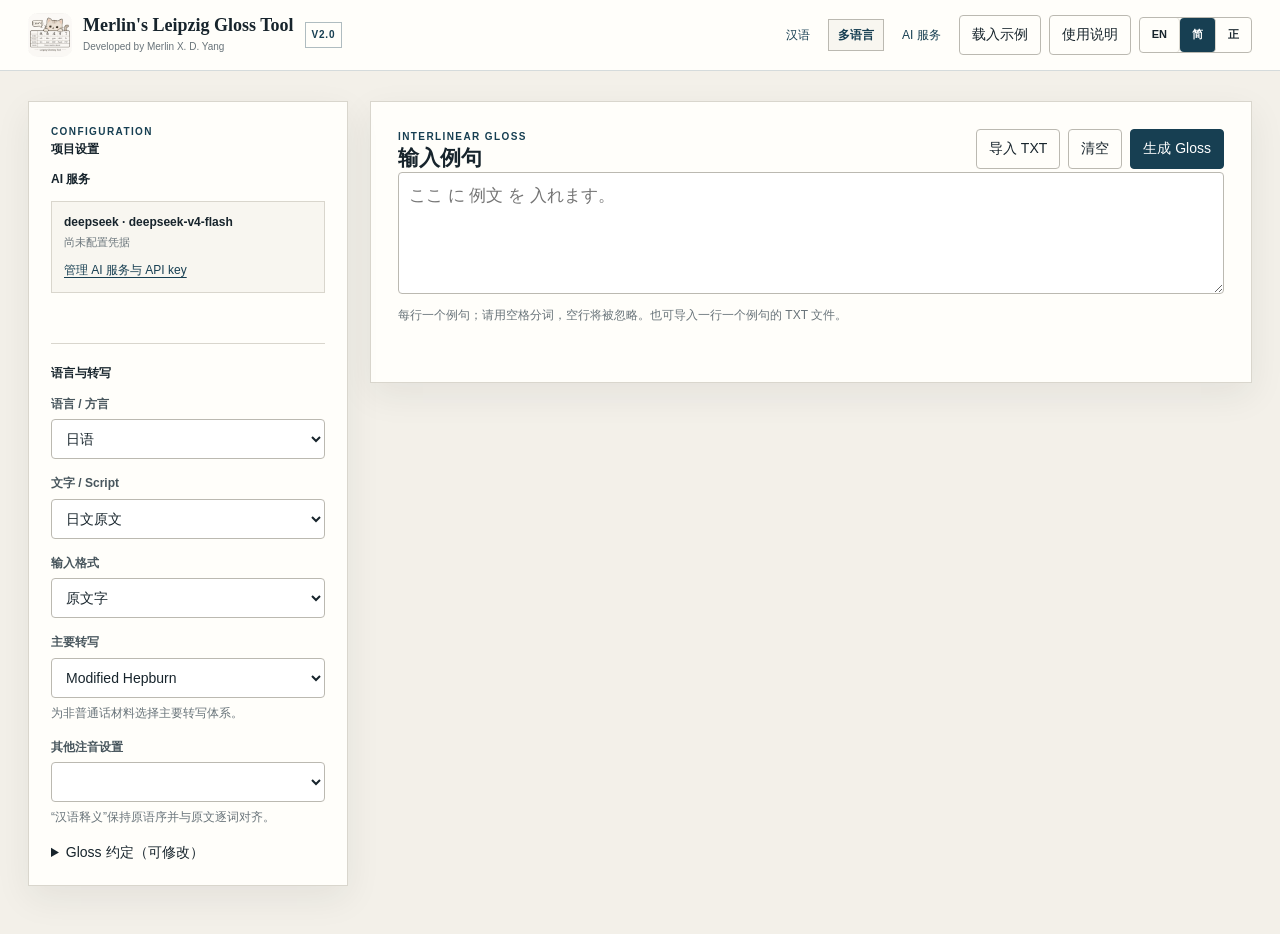
==== multilingual.html @ 46acd783 "feat: add shared AI center and multilingual workspace" ====
<!doctype html>
<html lang="zh-CN">
<head>
<meta charset="utf-8">
<meta name="viewport" content="width=device-width,initial-scale=1">
<link rel="icon" type="image/png" sizes="64x64" href="assets/favicon-64.png?build=20260815-1">
<title>Multilingual · Merlin's Leipzig Gloss Tool 2.0</title>
<link rel="stylesheet" href="v2.css?build=20260818-1">
<script src="typography.js?build=20260818-1"></script>
<script src="batch.js?build=20260818-1"></script>
<script src="interface-language.js?build=20260815-1"></script>
<script src="ai-service.js?build=20260818-1"></script>
</head>
<body data-workspace="multilingual">
<header class="topbar"><div class="topbar-inner">
  <div class="brand"><img src="assets/gloss-tool-icon-256.png?build=20260815-1" alt="" width="44" height="44"><div class="brand-text"><div class="brand-copy">Merlin's Leipzig Gloss Tool</div><div class="brand-author">Developed by Merlin X. D. Yang</div></div><span class="version">v2.0</span></div>
  <div class="top-actions"><nav class="nav-links" aria-label="工具页面"><a href="./">汉语</a><a href="multilingual.html" aria-current="page">多语言</a><a href="ai-services.html">AI 服务</a></nav><button id="btnDemo" type="button">载入示例</button><button id="btnHelp" type="button" data-i18n="help">使用说明</button><div class="language-switch" aria-label="界面语言"><button id="btnLangEn" type="button" data-lang="en">EN</button><button id="btnLangZh" type="button" data-lang="zh" class="active">简</button><button id="btnLangZhHant" type="button" data-lang="zh-Hant">正</button></div></div>
</div></header>

<div class="page workspace-page"><div class="workspace-shell">
  <aside class="panel sidebar">
    <div class="section-kicker">Configuration</div><h1 class="group-title" data-i18n="settings">项目设置</h1>
    <h2 class="group-title" data-i18n="aiSettings">AI 服务</h2>
    <div class="ai-summary"><strong id="aiServiceName">—</strong><span id="aiCredentialState">正在读取凭据状态…</span><a href="ai-services.html">管理 AI 服务与 API key</a></div>
    <div class="status" id="apiStatus" role="status" aria-live="polite"></div>
    <div class="divider"></div>
    <h2 class="group-title" data-i18n="lingSettings">语言与转写</h2>
    <div class="field"><label for="languagePreset" data-i18n="variety">语言</label><select id="languagePreset"><option value="japanese">日语</option><option value="german">德语</option><option value="french">法语</option><option value="spanish">西班牙语</option><option value="dutch">荷兰语</option><option value="sanskrit">梵语</option><option value="uyghur">维吾尔语</option><option value="mongolian">蒙古语</option><option value="tibetan">藏语</option></select></div>
    <div class="field"><label for="scriptVariant">文字 / Script</label><select id="scriptVariant"><option value="ja-Jpan">日文原文</option></select></div>
    <div class="field"><label for="inputFormat" data-i18n="inputFormat">输入格式</label><select id="inputFormat"><option value="hanzi">原文字</option><option value="romanized" data-i18n-opt="romanized">罗马字 / IPA</option></select></div>
    <div id="customLanguageWrap" class="hidden"><input id="customLanguage" type="text"></div>
    <div id="mandarinTranscriptionSettings" class="hidden"><input type="radio" name="pinyinMode" value="tone_marks" checked><select id="otherTranscriptionSystem"><option value=""></option></select></div>
    <div class="field" id="transcriptionWrap"><label for="transcriptionSystem" data-primary-line-label>主要转写</label><select id="transcriptionSystem"><option>Modified Hepburn</option></select><div class="hint" data-i18n="transcriptionHint">选择主要转写体系。</div></div>
    <div class="field" id="nonMandarinAnnotationWrap"><label for="nonMandarinAnnotation" data-i18n="otherTranscriptionSettings">其他注音设置</label><select id="nonMandarinAnnotation"><option value=""></option><option value="Chinese aligned gloss">汉语释义（逐词对齐）</option><option value="IPA">IPA</option><option value="Other">Other</option></select><div class="hint" data-i18n="chineseGlossHint">“汉语释义”保持原语序并与原文逐词对齐。</div></div>
    <details><summary data-i18n="conventions">Gloss 约定（可修改）</summary><textarea id="conventions" rows="7">Follow the Leipzig Glossing Rules. Preserve user-supplied token and morpheme boundaries. Use concise English lexical glosses and uppercase grammatical abbreviations.</textarea></details>
  </aside>

  <main class="panel main">
    <div class="main-head"><div><div class="section-kicker">Interlinear gloss</div><h1 data-i18n="input">输入例句</h1></div><div class="btnrow"><button id="btnImportTxt" type="button" data-i18n="importTxt">导入 TXT</button><input id="sentenceFile" type="file" accept=".txt,text/plain" hidden><button id="btnClear" type="button" data-i18n="clear">清空</button><button id="btnAnalyze" class="primary" type="button" data-i18n="analyze">生成 Gloss</button></div></div>
    <textarea id="sentence" class="sentence" placeholder="ここ に 例文 を 入れます。" aria-describedby="segHint"></textarea><div class="hint" id="segHint" data-i18n="segHint">每行一个例句；请用空格标出最终词界。</div><div class="status" id="workStatus" role="status" aria-live="polite"></div>

    <section class="preview-workspace hidden" id="previewWorkspace" aria-labelledby="previewTitle">
      <div class="preview-controls"><fieldset><legend data-i18n="outputLines">输出行</legend>
        <label class="checkline"><input type="checkbox" id="showForm" checked><span data-i18n="form">原文</span></label>
        <label class="checkline"><input type="checkbox" id="showPinyin" checked><span data-primary-line-label>主要转写</span></label>
        <label class="checkline"><input type="checkbox" id="showTranscription"><span data-i18n="otherTranscriptionOutput">其他注音</span></label>
        <label class="checkline"><input type="checkbox" id="showChineseGloss"><span data-i18n="chineseGloss">汉语释义</span></label>
        <label class="checkline"><input type="checkbox" id="showGloss" checked><span>Gloss</span></label>
        <label class="checkline"><input type="checkbox" id="showTranslation" checked><span data-i18n="freeTranslation">英语自由翻译</span></label>
        <label class="checkline"><input type="checkbox" id="showChineseTranslation"><span data-i18n="chineseFreeTranslation">汉语自由翻译</span></label>
      </fieldset></div>
      <div class="field"><label for="numberingMode" data-i18n="numberingMode">编号方式</label><select id="numberingMode"><option value="none" data-i18n-opt="noNumber">无编号</option><option value="continuous" selected data-i18n-opt="continuousNumber">连续数字</option><option value="alphabetic" data-i18n-opt="alphabeticNumber">字母：(a)</option><option value="alphabetic-dot" data-i18n-opt="alphabeticDotNumber">字母：a.</option></select></div>
      <div id="startNumberWrap" class="field"><label for="startNumber" data-i18n="startNumber">起始数字</label><input id="startNumber" type="number" min="1" step="1" value="1"></div><div id="startLetterWrap" class="field hidden"><label for="startLetter" data-i18n="startLetter">起始字母</label><input id="startLetter" type="text" value="a"></div>
      <div class="preview-canvas" id="preview"></div>
      <div class="toolbar"><div class="btnrow"><button id="btnCopyTable" type="button" data-i18n="copyTable">复制表格</button><button id="btnCopyMD" type="button" data-i18n="copyMD">复制 HTML / MD</button><button id="btnSVG" type="button">SVG</button><button id="btnPNG" type="button" data-i18n="png">透明 PNG</button></div><div class="btnrow"><button id="btnOpen" type="button" data-i18n="openProject">打开</button><button id="btnSave" type="button" data-i18n="saveProject">保存</button><input id="fileOpen" type="file" accept="application/json,.json,.gloss" hidden></div></div>
    </section>

    <section class="workspace hidden" id="workspace"><div class="main-head"><h1 data-i18n="editResult">编辑结果</h1><span id="resultCount"></span></div><div class="editor-examples" id="editExamples"></div>
      <details id="typographyPanel" open><summary data-i18n="typography">排版设置</summary><div class="field"><label class="checkline"><input id="rememberTypography" type="checkbox" checked><span data-i18n="rememberTypography">保持现有设置</span></label><button id="btnResetTypography" type="button" data-i18n="resetTypography">恢复默认</button></div>
        <div style="overflow:auto"><table class="type-settings"><thead><tr><th data-i18n="outputLine">输出行</th><th data-i18n="font">字体</th><th data-i18n="fontSize">字号</th><th data-i18n="bold">加粗</th><th data-i18n="italic">斜体</th></tr></thead><tbody>
          <tr data-style-row="form"><th data-i18n="form">原文</th><td><select class="style-font"></select></td><td><input class="style-size" type="number" min="6" max="72" step=".5"></td><td><input class="style-bold" type="checkbox"></td><td><input class="style-italic" type="checkbox"></td></tr>
          <tr data-style-row="pinyin"><th data-primary-line-label>主要转写</th><td><select class="style-font"></select></td><td><input class="style-size" type="number" min="6" max="72" step=".5"></td><td><input class="style-bold" type="checkbox"></td><td><input class="style-italic" type="checkbox"></td></tr>
          <tr data-style-row="transcription"><th data-i18n="otherTranscriptionOutput">其他注音</th><td><select class="style-font"></select></td><td><input class="style-size" type="number" min="6" max="72" step=".5"></td><td><input class="style-bold" type="checkbox"></td><td><input class="style-italic" type="checkbox"></td></tr>
          <tr data-style-row="chineseGloss"><th data-i18n="chineseGloss">汉语释义</th><td><select class="style-font"></select></td><td><input class="style-size" type="number" min="6" max="72" step=".5"></td><td><input class="style-bold" type="checkbox"></td><td><input class="style-italic" type="checkbox"></td></tr>
          <tr data-style-row="gloss"><th>Gloss</th><td><select class="style-font"></select></td><td><input class="style-size" type="number" min="6" max="72" step=".5"></td><td><input class="style-bold" type="checkbox"></td><td><input class="style-italic" type="checkbox"></td></tr>
          <tr data-style-row="free"><th data-i18n="freeTranslation">英语自由翻译</th><td><select class="style-font"></select></td><td><input class="style-size" type="number" min="6" max="72" step=".5"></td><td><input class="style-bold" type="checkbox"></td><td><input class="style-italic" type="checkbox"></td></tr>
          <tr data-style-row="chineseFree"><th data-i18n="chineseFreeTranslation">汉语自由翻译</th><td><select class="style-font"></select></td><td><input class="style-size" type="number" min="6" max="72" step=".5"></td><td><input class="style-bold" type="checkbox"></td><td><input class="style-italic" type="checkbox"></td></tr>
        </tbody></table></div>
      </details>
    </section>
  </main>
</div></div>

<dialog id="helpDialog"><div class="panel-body"><div class="btnrow" style="justify-content:flex-end"><button id="btnCloseHelp" type="button">关闭</button></div><div class="help-zh"><h2>多语言工作页</h2><p>选择语言与文字后，一行输入一个例句，并用空格标出最终词界。模型生成的转写、Gloss 和翻译都必须由研究者复核。</p></div><div class="help-zh-hant hidden"><h2>多語言工作頁</h2><p>選擇語言與文字後，每行輸入一個例句，並用空格標出最終詞界。</p></div><div class="help-en hidden"><h2>Multilingual workspace</h2><p>Select a language and script, enter one example per line, and mark final token boundaries with spaces.</p></div></div></dialog>
<script src="app-ui.js?build=20260818-1"></script>
</body>
</html>
---- v2.css ----
:root{
  --paper:#f3f0e9;--surface:#fffefa;--surface-2:#f8f6f0;--ink:#17242c;--muted:#69747a;
  --rule:#d9d6cd;--rule-strong:#bbb9b1;--navy:#173f52;--navy-dark:#0f3040;--navy-soft:#e7eef1;
  --good:#276440;--bad:#a5362b;--warn:#8a641f;--shadow:0 12px 34px rgba(28,40,45,.07);
}
*{box-sizing:border-box}
html{background:var(--paper)}
body{margin:0;color:var(--ink);background:var(--paper);font:14px/1.55 -apple-system,BlinkMacSystemFont,"Segoe UI","Noto Sans CJK SC","Noto Sans SC",Arial,sans-serif;-webkit-font-smoothing:antialiased}
button,input,select,textarea{font:inherit;color:inherit}button{cursor:pointer}
a{color:var(--navy);text-underline-offset:3px}
.topbar{min-height:70px;border-bottom:1px solid rgba(23,63,82,.18);background:rgba(255,254,250,.96);position:sticky;top:0;z-index:20}
.topbar-inner{min-height:70px;max-width:1420px;margin:auto;padding:10px 28px;display:flex;align-items:center;justify-content:space-between;gap:18px}
.brand{display:flex;align-items:center;min-width:0;gap:11px}.brand img{width:44px;height:44px;border-radius:10px}.brand-text{min-width:0}.brand-copy{font:600 18px/1.2 Georgia,"Songti SC",serif}.brand-author{font-size:10px;color:var(--muted);margin-top:2px}
.version{font-size:10px;font-weight:800;letter-spacing:.08em;color:var(--navy);border:1px solid rgba(23,63,82,.34);padding:4px 6px;text-transform:uppercase}
.top-actions,.nav-links,.btnrow,.toolbar{display:flex;align-items:center;gap:8px;flex-wrap:wrap}.nav-links a{display:inline-flex;align-items:center;min-height:32px;padding:5px 9px;border:1px solid transparent;text-decoration:none;font-size:12px}.nav-links a[aria-current=page]{border-color:var(--rule-strong);background:var(--surface-2);font-weight:750}
.language-switch{display:flex;border:1px solid var(--rule-strong);border-radius:4px;overflow:hidden}.language-switch button{min-width:34px;min-height:30px;border:0;border-right:1px solid var(--rule);background:transparent;font-size:11px;font-weight:700}.language-switch button:last-child{border-right:0}.language-switch button.active{background:var(--navy);color:#fff}
.page{max-width:1120px;margin:0 auto;padding:30px 28px 48px}.workspace-page{max-width:1420px}
.panel{background:var(--surface);border:1px solid var(--rule);box-shadow:var(--shadow)}.panel-body{padding:26px}
.page-heading{display:flex;align-items:flex-start;justify-content:space-between;gap:20px;margin-bottom:20px}.page-heading h1{font:600 25px/1.25 Georgia,"Songti SC",serif;margin:0 0 7px}.page-heading p{margin:0;color:var(--muted);max-width:720px}
.settings-grid{display:grid;grid-template-columns:minmax(0,1fr) 320px;gap:18px}.settings-card{padding:22px}.settings-card h2{font:600 18px/1.3 Georgia,"Songti SC",serif;margin:0 0 17px}.field{margin-bottom:15px}.field:last-child{margin-bottom:0}label,.field-label{display:block;font-size:12px;font-weight:700;color:#48565d;margin-bottom:6px}
input[type=text],input[type=password],input[type=number],select,textarea{width:100%;border:1px solid var(--rule-strong);border-radius:4px;background:#fff;padding:9px 10px;outline:none}select{height:40px}textarea{resize:vertical;line-height:1.65}input:focus,select:focus,textarea:focus{border-color:var(--navy);box-shadow:0 0 0 3px rgba(23,63,82,.11)}
.key-row{display:grid;grid-template-columns:minmax(0,1fr) 42px;gap:7px}.checkline{display:flex;align-items:flex-start;gap:9px;font-size:12px;color:#34434a}.checkline input{width:15px;height:15px;margin:2px 0 0;accent-color:var(--navy)}
button,.button{border:1px solid var(--rule-strong);border-radius:4px;background:transparent;padding:8px 12px;min-height:36px;text-decoration:none;display:inline-flex;align-items:center;justify-content:center}button:hover,.button:hover{background:var(--surface-2)}button.primary{background:var(--navy);border-color:var(--navy);color:#fff}button.primary:hover{background:var(--navy-dark)}button.danger{color:var(--bad);border-color:rgba(165,54,43,.45)}button:disabled{opacity:.5;cursor:not-allowed}.icon-button{padding:0}
.hint,.note{font-size:12px;color:var(--muted);margin-top:6px}.status{min-height:20px;margin-top:10px;font-size:12px}.status.good{color:var(--good)}.status.bad{color:var(--bad)}.status.warn{color:var(--warn)}
.provider-status{display:grid;gap:8px}.provider-status-row{display:flex;justify-content:space-between;gap:12px;padding:10px 12px;border:1px solid var(--rule);background:#fff}.provider-status-row strong{font-size:12px}.badge{font-size:10px;font-weight:800;letter-spacing:.05em;text-transform:uppercase;color:var(--muted)}.badge.good{color:var(--good)}
.security-note{margin-top:18px;padding:14px 16px;background:var(--navy-soft);border-left:3px solid var(--navy)}.security-note h3{font-size:12px;margin:0 0 5px}.security-note p{margin:0;color:#405159;font-size:12px}
.ai-summary{padding:11px 12px;border:1px solid var(--rule);background:var(--surface-2)}.ai-summary strong{display:block;font-size:12px}.ai-summary span{display:block;color:var(--muted);font-size:11px;margin:3px 0 8px}.ai-summary a{font-size:12px}
.workspace-shell{display:grid;grid-template-columns:320px minmax(0,1fr);gap:22px;align-items:start}.sidebar{padding:22px;position:sticky;top:94px}.main{padding:27px;min-width:0}.group-title{font-size:12px;margin:0 0 12px}.divider{height:1px;background:var(--rule);margin:20px 0}.sentence{min-height:122px;font-size:17px}.main-head{display:flex;align-items:flex-start;justify-content:space-between;gap:16px}.main-head h1{font:600 21px/1.3 Georgia,"Songti SC",serif;margin:0}.section-kicker{color:var(--navy);font-size:10px;font-weight:800;letter-spacing:.14em;text-transform:uppercase}.hidden{display:none!important}
.preview-controls{margin-top:20px;border:1px solid var(--rule);background:var(--surface-2);padding:12px}.preview-controls fieldset{border:0;margin:0;padding:0;display:flex;gap:7px 16px;flex-wrap:wrap}.preview-controls legend{font-size:10px;font-weight:800;color:var(--navy);letter-spacing:.1em;text-transform:uppercase;margin-bottom:5px}.preview-canvas{margin-top:12px;border:1px solid var(--rule);background:#fff;padding:18px 22px;overflow:auto;display:grid;gap:18px}.pubtable{border-collapse:separate;border-spacing:0 5px;width:auto;font-family:"Times New Roman","Songti SC",serif;font-size:10.5pt}.pubtable td{border:0;padding:0 17px 0 0;white-space:nowrap}.pubtable tr.free td,.pubtable tr.chinese-free td{padding-top:7px;white-space:normal}.pubtable.rtl{direction:rtl}.pubtable.rtl td{direction:ltr;text-align:left}.pubtable.rtl tr.form td:not(.num){direction:rtl;text-align:right;unicode-bidi:isolate}
.editor-examples{display:grid;gap:16px;margin-top:20px}.editor-example{border:1px solid var(--rule);background:#fff}.editor-example-head{padding:9px 12px;border-bottom:1px solid var(--rule);background:var(--surface-2);font-weight:700}.token-editor-grid{display:flex;flex-wrap:wrap;padding:8px;background:#f3f1eb}.token-editor-grid.rtl{direction:rtl}.token-editor-card{flex:1 1 168px;min-width:168px;max-width:230px;background:#fff;border:1px solid #dedbd3;margin:-1px 0 0 -1px;direction:ltr}.token-editor-line{display:grid;grid-template-columns:58px minmax(0,1fr);border-bottom:1px solid #ece9e2}.token-editor-label{padding:8px 6px;background:#faf9f5;color:#667177;font-size:9px;font-weight:750}.editable{padding:8px 9px;min-height:40px;overflow-wrap:anywhere}.translation-fields{display:grid;gap:10px;padding:12px}.translation-fields input{font-family:"Times New Roman","Songti SC",serif}.toolbar{margin-top:13px;justify-content:space-between}
.translation-row{padding:10px 12px}.translation-row input{font-family:"Times New Roman","Songti SC",serif}.model-note{margin:0 12px 12px;color:var(--muted);font-size:12px}.small-caps{font-variant-caps:all-small-caps;font-feature-settings:"smcp" 1,"c2sc" 1;letter-spacing:.035em}.example-preview-title{font-size:10px;color:var(--muted);margin-bottom:5px}.type-settings{width:100%;min-width:720px;border-collapse:collapse;background:#fff}.type-settings th,.type-settings td{padding:8px 10px;border-bottom:1px solid var(--rule);text-align:left}.type-settings select{min-width:190px}.type-settings input[type=number]{width:75px}.type-settings input[type=checkbox]{width:16px;height:16px}
@media(max-width:900px){.settings-grid,.workspace-shell{grid-template-columns:1fr}.sidebar{position:static}.topbar-inner,.page{padding-left:16px;padding-right:16px}}
@media(max-width:620px){.topbar-inner{align-items:flex-start;flex-wrap:wrap}.brand-copy{font-size:14px}.settings-card,.panel-body,.sidebar,.main{padding:17px}.page-heading,.main-head{display:block}.nav-links{width:100%}.token-editor-card{min-width:145px;max-width:none}}
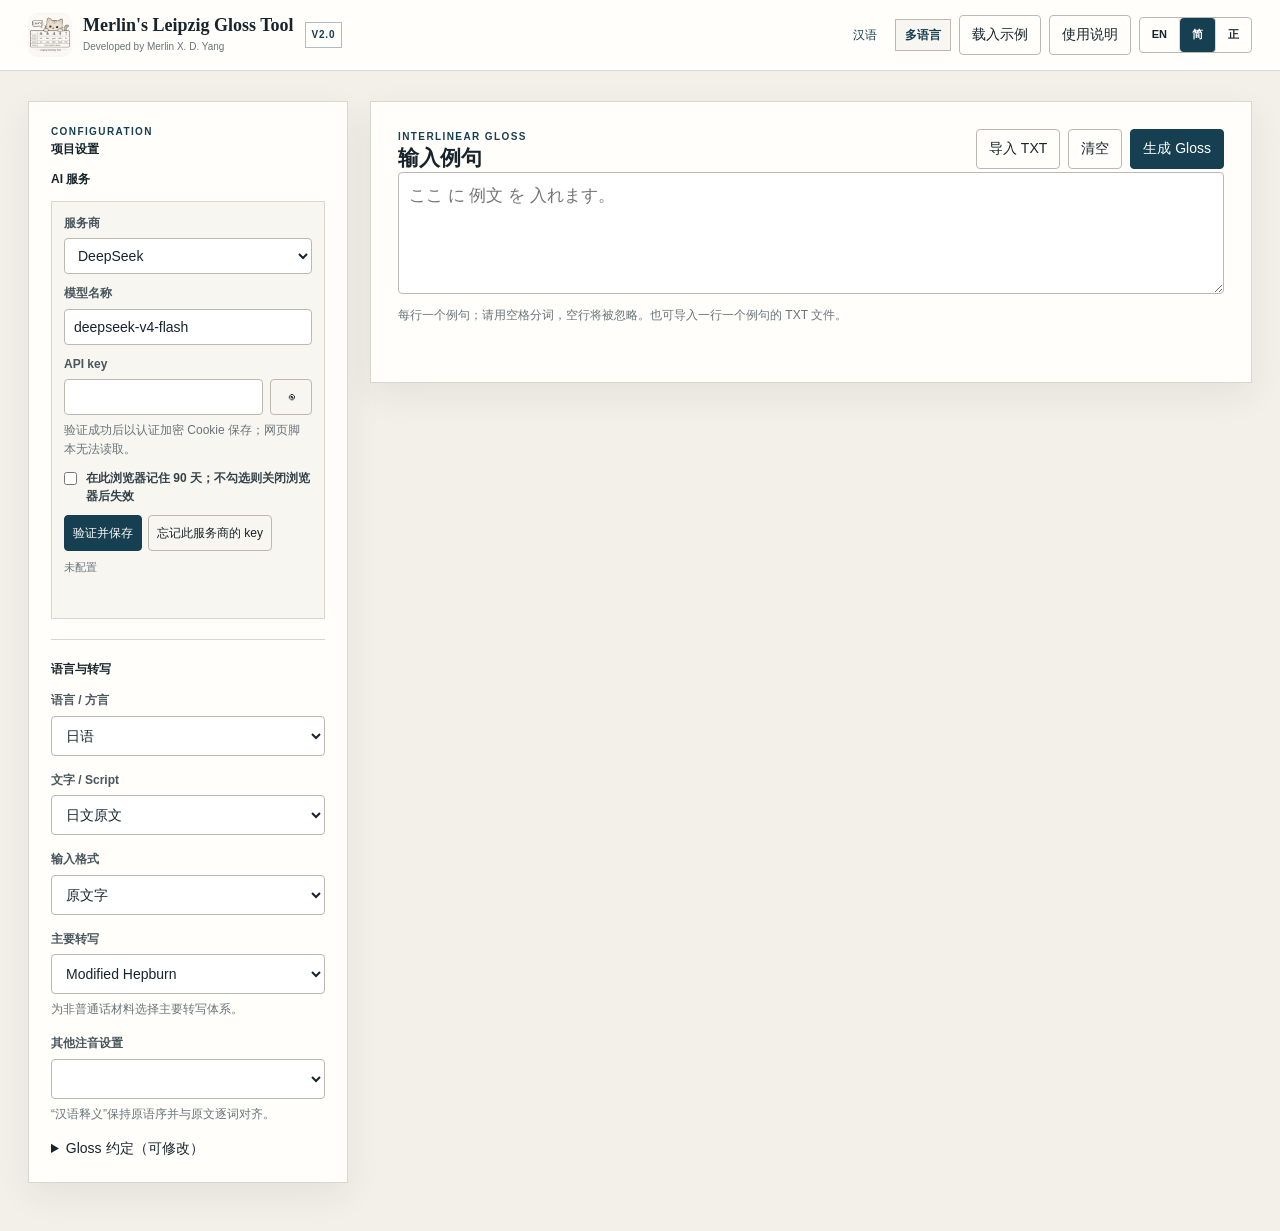
==== commit fecc0b39: "fix: embed shared AI controls in both workspaces" ====
--- a/multilingual.html
+++ b/multilingual.html
@@ -8,21 +8,28 @@
 <link rel="stylesheet" href="v2.css?build=20260818-1">
 <script src="typography.js?build=20260818-1"></script>
 <script src="batch.js?build=20260818-1"></script>
-<script src="interface-language.js?build=20260815-1"></script>
 <script src="ai-service.js?build=20260818-1"></script>
 </head>
 <body data-workspace="multilingual">
 <header class="topbar"><div class="topbar-inner">
   <div class="brand"><img src="assets/gloss-tool-icon-256.png?build=20260815-1" alt="" width="44" height="44"><div class="brand-text"><div class="brand-copy">Merlin's Leipzig Gloss Tool</div><div class="brand-author">Developed by Merlin X. D. Yang</div></div><span class="version">v2.0</span></div>
-  <div class="top-actions"><nav class="nav-links" aria-label="工具页面"><a href="./">汉语</a><a href="multilingual.html" aria-current="page">多语言</a><a href="ai-services.html">AI 服务</a></nav><button id="btnDemo" type="button">载入示例</button><button id="btnHelp" type="button" data-i18n="help">使用说明</button><div class="language-switch" aria-label="界面语言"><button id="btnLangEn" type="button" data-lang="en">EN</button><button id="btnLangZh" type="button" data-lang="zh" class="active">简</button><button id="btnLangZhHant" type="button" data-lang="zh-Hant">正</button></div></div>
+  <div class="top-actions"><nav class="nav-links" aria-label="工具页面"><a href="./">汉语</a><a href="multilingual.html" aria-current="page">多语言</a></nav><button id="btnDemo" type="button">载入示例</button><button id="btnHelp" type="button" data-i18n="help">使用说明</button><div class="language-switch" aria-label="界面语言"><button id="btnLangEn" type="button" data-lang="en">EN</button><button id="btnLangZh" type="button" data-lang="zh" class="active">简</button><button id="btnLangZhHant" type="button" data-lang="zh-Hant">正</button></div></div>
 </div></header>
 
 <div class="page workspace-page"><div class="workspace-shell">
   <aside class="panel sidebar">
     <div class="section-kicker">Configuration</div><h1 class="group-title" data-i18n="settings">项目设置</h1>
     <h2 class="group-title" data-i18n="aiSettings">AI 服务</h2>
-    <div class="ai-summary"><strong id="aiServiceName">—</strong><span id="aiCredentialState">正在读取凭据状态…</span><a href="ai-services.html">管理 AI 服务与 API key</a></div>
-    <div class="status" id="apiStatus" role="status" aria-live="polite"></div>
+    <section class="embedded-ai-service">
+      <form id="credentialForm">
+        <div class="field"><label for="provider" data-i18n="provider">服务商</label><select id="provider"><option value="deepseek">DeepSeek</option><option value="openai">OpenAI</option><option value="claude">Claude / Anthropic</option><option value="openrouter">OpenRouter</option></select></div>
+        <div class="field"><label for="model" data-i18n="model">模型名称</label><input id="model" type="text" autocomplete="off" required></div>
+        <div class="field"><label for="apiKey">API key</label><div class="key-row"><input id="apiKey" type="password" autocomplete="off" autocapitalize="none" spellcheck="false" data-1p-ignore data-lpignore="true" required><button id="toggleKey" class="icon-button" type="button" aria-label="显示或隐藏 API key">◉</button></div><div class="hint" data-i18n="keyHint">验证成功后以加密 Cookie 保存。</div></div>
+        <label class="checkline embedded-remember"><input id="rememberKey" type="checkbox"><span data-i18n="remember">在此浏览器记住 90 天</span></label>
+        <div class="btnrow embedded-ai-actions"><button class="primary" type="submit" data-i18n="validateSave">验证并保存</button><button id="deleteCredential" type="button" data-i18n="forget">忘记 key</button></div>
+        <div id="providerStatus" class="embedded-provider-wrap" aria-live="polite"></div><div class="status" id="credentialStatus" role="status" aria-live="polite"></div>
+      </form>
+    </section>
     <div class="divider"></div>
     <h2 class="group-title" data-i18n="lingSettings">语言与转写</h2>
     <div class="field"><label for="languagePreset" data-i18n="variety">语言</label><select id="languagePreset"><option value="japanese">日语</option><option value="german">德语</option><option value="french">法语</option><option value="spanish">西班牙语</option><option value="dutch">荷兰语</option><option value="sanskrit">梵语</option><option value="uyghur">维吾尔语</option><option value="mongolian">蒙古语</option><option value="tibetan">藏语</option></select></div>
@@ -72,6 +79,7 @@
 </div></div>
 
 <dialog id="helpDialog"><div class="panel-body"><div class="btnrow" style="justify-content:flex-end"><button id="btnCloseHelp" type="button">关闭</button></div><div class="help-zh"><h2>多语言工作页</h2><p>选择语言与文字后，一行输入一个例句，并用空格标出最终词界。模型生成的转写、Gloss 和翻译都必须由研究者复核。</p></div><div class="help-zh-hant hidden"><h2>多語言工作頁</h2><p>選擇語言與文字後，每行輸入一個例句，並用空格標出最終詞界。</p></div><div class="help-en hidden"><h2>Multilingual workspace</h2><p>Select a language and script, enter one example per line, and mark final token boundaries with spaces.</p></div></div></dialog>
-<script src="app-ui.js?build=20260818-1"></script>
+<script src="ai-services-ui.js?build=20260818-2"></script>
+<script src="app-ui.js?build=20260818-2"></script>
 </body>
 </html>
--- a/v2.css
+++ b/v2.css
@@ -24,10 +24,10 @@
 .hint,.note{font-size:12px;color:var(--muted);margin-top:6px}.status{min-height:20px;margin-top:10px;font-size:12px}.status.good{color:var(--good)}.status.bad{color:var(--bad)}.status.warn{color:var(--warn)}
 .provider-status{display:grid;gap:8px}.provider-status-row{display:flex;justify-content:space-between;gap:12px;padding:10px 12px;border:1px solid var(--rule);background:#fff}.provider-status-row strong{font-size:12px}.badge{font-size:10px;font-weight:800;letter-spacing:.05em;text-transform:uppercase;color:var(--muted)}.badge.good{color:var(--good)}
 .security-note{margin-top:18px;padding:14px 16px;background:var(--navy-soft);border-left:3px solid var(--navy)}.security-note h3{font-size:12px;margin:0 0 5px}.security-note p{margin:0;color:#405159;font-size:12px}
-.ai-summary{padding:11px 12px;border:1px solid var(--rule);background:var(--surface-2)}.ai-summary strong{display:block;font-size:12px}.ai-summary span{display:block;color:var(--muted);font-size:11px;margin:3px 0 8px}.ai-summary a{font-size:12px}
+.embedded-ai-service{padding:12px;border:1px solid var(--rule);background:var(--surface-2)}.embedded-ai-service .field{margin-bottom:10px}.embedded-ai-service select,.embedded-ai-service input[type=text],.embedded-ai-service input[type=password]{height:36px;padding:7px 9px}.embedded-remember{margin:2px 0 9px}.embedded-ai-actions{gap:6px}.embedded-ai-actions button{padding-inline:8px;font-size:12px}.embedded-provider-wrap{margin-top:8px}.embedded-provider-status{font-size:11px;color:var(--muted)}.embedded-provider-status.good{color:var(--good)}
 .workspace-shell{display:grid;grid-template-columns:320px minmax(0,1fr);gap:22px;align-items:start}.sidebar{padding:22px;position:sticky;top:94px}.main{padding:27px;min-width:0}.group-title{font-size:12px;margin:0 0 12px}.divider{height:1px;background:var(--rule);margin:20px 0}.sentence{min-height:122px;font-size:17px}.main-head{display:flex;align-items:flex-start;justify-content:space-between;gap:16px}.main-head h1{font:600 21px/1.3 Georgia,"Songti SC",serif;margin:0}.section-kicker{color:var(--navy);font-size:10px;font-weight:800;letter-spacing:.14em;text-transform:uppercase}.hidden{display:none!important}
 .preview-controls{margin-top:20px;border:1px solid var(--rule);background:var(--surface-2);padding:12px}.preview-controls fieldset{border:0;margin:0;padding:0;display:flex;gap:7px 16px;flex-wrap:wrap}.preview-controls legend{font-size:10px;font-weight:800;color:var(--navy);letter-spacing:.1em;text-transform:uppercase;margin-bottom:5px}.preview-canvas{margin-top:12px;border:1px solid var(--rule);background:#fff;padding:18px 22px;overflow:auto;display:grid;gap:18px}.pubtable{border-collapse:separate;border-spacing:0 5px;width:auto;font-family:"Times New Roman","Songti SC",serif;font-size:10.5pt}.pubtable td{border:0;padding:0 17px 0 0;white-space:nowrap}.pubtable tr.free td,.pubtable tr.chinese-free td{padding-top:7px;white-space:normal}.pubtable.rtl{direction:rtl}.pubtable.rtl td{direction:ltr;text-align:left}.pubtable.rtl tr.form td:not(.num){direction:rtl;text-align:right;unicode-bidi:isolate}
 .editor-examples{display:grid;gap:16px;margin-top:20px}.editor-example{border:1px solid var(--rule);background:#fff}.editor-example-head{padding:9px 12px;border-bottom:1px solid var(--rule);background:var(--surface-2);font-weight:700}.token-editor-grid{display:flex;flex-wrap:wrap;padding:8px;background:#f3f1eb}.token-editor-grid.rtl{direction:rtl}.token-editor-card{flex:1 1 168px;min-width:168px;max-width:230px;background:#fff;border:1px solid #dedbd3;margin:-1px 0 0 -1px;direction:ltr}.token-editor-line{display:grid;grid-template-columns:58px minmax(0,1fr);border-bottom:1px solid #ece9e2}.token-editor-label{padding:8px 6px;background:#faf9f5;color:#667177;font-size:9px;font-weight:750}.editable{padding:8px 9px;min-height:40px;overflow-wrap:anywhere}.translation-fields{display:grid;gap:10px;padding:12px}.translation-fields input{font-family:"Times New Roman","Songti SC",serif}.toolbar{margin-top:13px;justify-content:space-between}
 .translation-row{padding:10px 12px}.translation-row input{font-family:"Times New Roman","Songti SC",serif}.model-note{margin:0 12px 12px;color:var(--muted);font-size:12px}.small-caps{font-variant-caps:all-small-caps;font-feature-settings:"smcp" 1,"c2sc" 1;letter-spacing:.035em}.example-preview-title{font-size:10px;color:var(--muted);margin-bottom:5px}.type-settings{width:100%;min-width:720px;border-collapse:collapse;background:#fff}.type-settings th,.type-settings td{padding:8px 10px;border-bottom:1px solid var(--rule);text-align:left}.type-settings select{min-width:190px}.type-settings input[type=number]{width:75px}.type-settings input[type=checkbox]{width:16px;height:16px}
 @media(max-width:900px){.settings-grid,.workspace-shell{grid-template-columns:1fr}.sidebar{position:static}.topbar-inner,.page{padding-left:16px;padding-right:16px}}
-@media(max-width:620px){.topbar-inner{align-items:flex-start;flex-wrap:wrap}.brand-copy{font-size:14px}.settings-card,.panel-body,.sidebar,.main{padding:17px}.page-heading,.main-head{display:block}.nav-links{width:100%}.token-editor-card{min-width:145px;max-width:none}}
+@media(max-width:620px){.topbar-inner{align-items:flex-start;flex-wrap:wrap}.brand-copy{font-size:14px}.settings-card,.panel-body,.sidebar,.main{padding:17px}.page-heading,.main-head{display:block}.nav-links{width:100%}.workspace-shell,.sidebar,.embedded-ai-service,.embedded-ai-service form,.key-row{min-width:0}.key-row{grid-template-columns:minmax(0,1fr) 38px}.key-row input{min-width:0}.token-editor-card{min-width:145px;max-width:none}}
